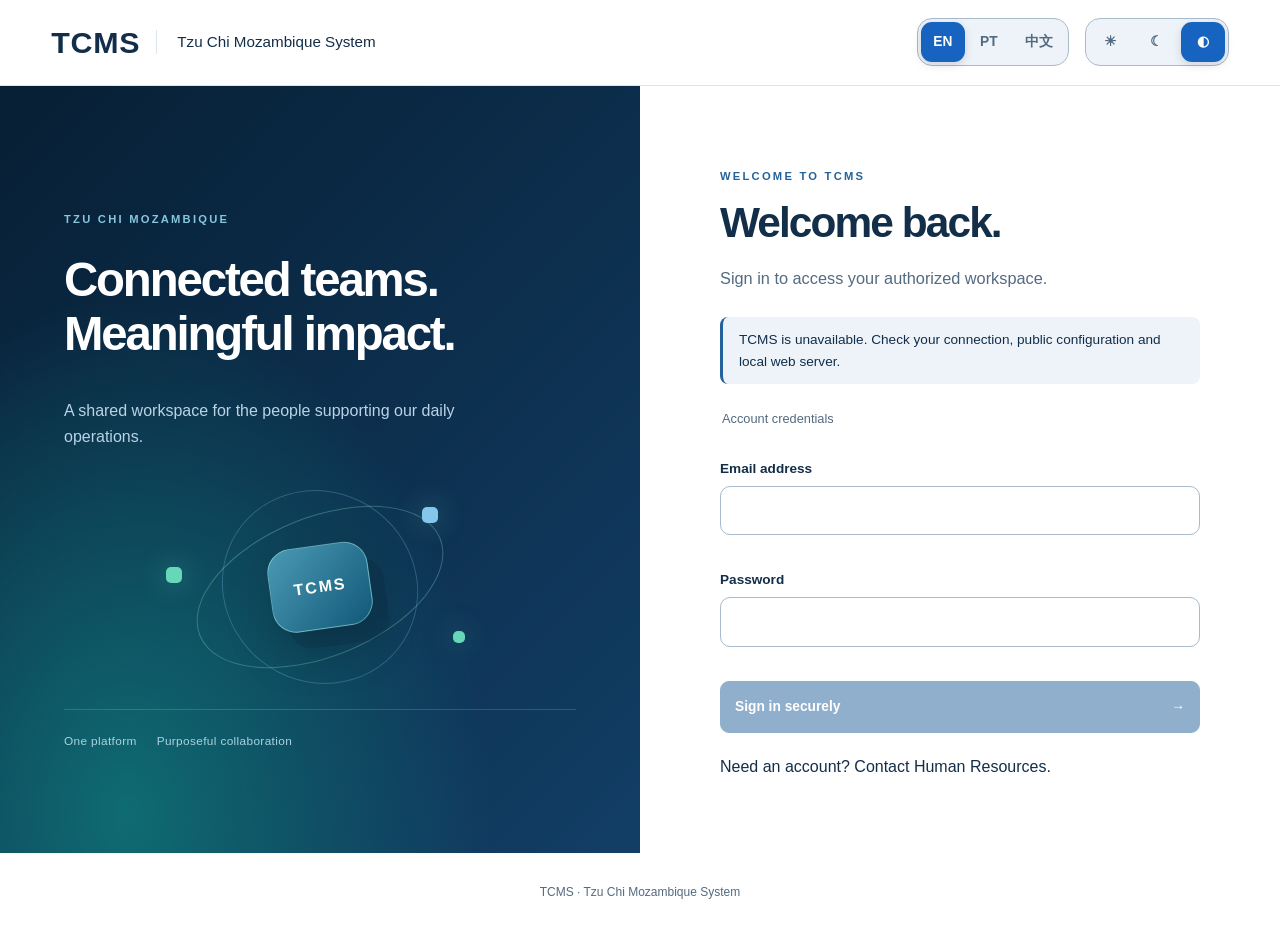
==== index.html @ b2460f7e "Localize module workflows in English Portuguese and Traditional Chinese" ====
<!doctype html>
<html lang="en">
<head>
  <meta charset="UTF-8">
  <meta name="viewport" content="width=device-width, initial-scale=1">
  <meta name="referrer" content="no-referrer">
  <title>Sign In | TCMS</title>
  <link rel="stylesheet" href="./css/styles.css?v=20261110-i18n">
  <script src="./js/ui.js?v=20261110-i18n"></script>
  <script type="module" src="./js/app.js?v=20261110-i18n"></script>
</head>
<body data-page="login">
  <a class="skip-link" href="#main-content">Skip to main content</a>
  <header><p>TCMS</p><p>Tzu Chi Mozambique System</p></header>
  <aside class="auth-story" aria-label="About TCMS">
    <p class="eyebrow">TZU CHI MOZAMBIQUE</p>
    <h2>Connected teams.<br>Meaningful impact.</h2>
    <p>A shared workspace for the people supporting our daily operations.</p>
    <div class="orbit-art" aria-hidden="true"><span class="orbit-ring"></span><span class="orbit-ring second"></span><span class="orbit-center">TCMS</span><span class="orbit-point one"></span><span class="orbit-point two"></span><span class="orbit-point three"></span></div>
    <div class="story-foot"><span>One platform</span><span>Purposeful collaboration</span></div>
  </aside>
  <main id="main-content" tabindex="-1">
    <p class="eyebrow">WELCOME TO TCMS</p>
    <h1>Welcome back.</h1>
    <p class="page-intro">Sign in to access your authorized workspace.</p>
    <p id="auth-status" role="status" aria-live="polite">Connecting to TCMS…</p>
    <form id="sign-in-form" method="post" aria-describedby="auth-status">
      <fieldset disabled>
        <legend>Account credentials</legend>
        <p><label for="email">Email address</label>
          <input id="email" name="email" type="email" autocomplete="username"
            autocapitalize="none" spellcheck="false" required></p>
        <p><label for="password">Password</label>
          <input id="password" name="password" type="password"
            autocomplete="current-password" required></p>
        <button type="submit">Sign in securely <span aria-hidden="true">→</span></button>
      </fieldset>
    </form>
    <p>Need an account? Contact Human Resources.</p>
    <div id="session-actions" hidden>
      <button id="check-access" type="button">Check access</button>
      <button id="sign-out" type="button">Sign out</button>
    </div>
    <noscript>Enable JavaScript to sign in.</noscript>
  </main>
  <footer><p>TCMS · Tzu Chi Mozambique System</p></footer>
</body>
</html>
---- css/styles.css ----
/* TCMS workspace. Presentation only; authorization remains on the server. */
:root{color-scheme:light;--canvas:#f2f6fa;--surface:#fff;--soft:#edf3f9;--text:#132e49;--muted:#536a80;--border:#dce5ee;--control:#a8bacb;--blue:#23629b;--on-blue:#fff;--green:#147a62;--danger:#b42318;--shadow:0 12px 36px #193d6010;font-family:"Segoe UI",Arial,sans-serif;line-height:1.6}
:root[data-theme="dark"]{color-scheme:dark;--canvas:#0c1725;--surface:#142337;--soft:#1b3047;--text:#eaf2fc;--muted:#a7b9cc;--border:#2b4057;--control:#667e97;--blue:#92c7ff;--on-blue:#10253b;--green:#75d9b5;--danger:#ffb4ac;--shadow:0 12px 36px #0002}
*{box-sizing:border-box}[hidden]{display:none!important}body{margin:0;background:var(--canvas);color:var(--text);min-height:100vh}body::before{content:"";display:block;height:4px;background:linear-gradient(90deg,#18588f,#209779)}
header{display:grid;grid-template-columns:1fr auto auto;gap:0 24px;align-items:center;padding:22px max(24px,calc((100vw - 1280px)/2));background:var(--surface);border-bottom:1px solid var(--border)}header p{margin:0}header p:first-child{grid-column:1;font-size:1.25rem;font-weight:800;letter-spacing:.08em}header p:nth-child(2){grid-column:1;color:var(--muted);font-size:.76rem}header #account-summary{grid-column:3;grid-row:1/3;max-width:300px;font-size:.8rem;color:var(--text);border-left:1px solid var(--border);padding-left:24px;overflow-wrap:anywhere}header #account-summary:empty{display:none}.theme-control{grid-column:2;grid-row:1/3;margin:0;font-size:.68rem;letter-spacing:.06em;color:var(--muted);text-transform:uppercase}.theme-control select{width:105px;min-height:36px;padding:5px 9px;margin:3px 0 0;font-size:.8rem;border-color:var(--border)}
main{max-width:1180px;margin:0 auto;padding:48px 24px 28px;min-height:65vh}h1{font-size:clamp(2rem,3.1vw,3rem);font-weight:700;line-height:1.16;letter-spacing:-.045em;margin:12px 0 18px;max-width:900px}h2{font-size:1.35rem;line-height:1.35;letter-spacing:-.02em;margin:0 0 16px}h3{font-size:1.15rem;line-height:1.4;margin:0 0 10px;overflow-wrap:anywhere}p{overflow-wrap:anywhere}.eyebrow{font-size:.7rem;font-weight:750;letter-spacing:.2em;color:var(--blue);margin:24px 0 10px}.page-intro{color:var(--muted);max-width:780px;font-size:1.02rem;margin:0 0 34px}.section-heading{display:flex;justify-content:space-between;align-items:center;margin:42px 0 18px;gap:16px}.section-heading h2{margin:0;font-size:1rem}.section-heading span{font-size:.8rem;color:var(--muted)}
a{color:var(--blue);text-underline-offset:4px}button,input,textarea,select{font:inherit}input,textarea,select{width:100%;border:1px solid var(--control);border-radius:10px;background:var(--surface);color:var(--text);padding:11px 13px;min-height:44px;margin:6px 0 18px}input:hover,select:hover,textarea:hover{border-color:var(--blue)}textarea{display:block;resize:vertical}label{display:block;font-size:.85rem;font-weight:650}fieldset{border:0;padding:0;margin:0;min-width:0}legend{font-size:.8rem;color:var(--muted);margin-bottom:12px}button{min-height:44px;border:1px solid var(--blue);border-radius:9px;padding:10px 17px;margin:5px 7px 5px 0;background:var(--blue);color:var(--on-blue);font-weight:650;font-size:.86rem;cursor:pointer;transition:transform .15s,filter .15s}button:hover:not(:disabled){filter:brightness(.94);transform:translateY(-1px)}button:disabled{opacity:.5;cursor:not-allowed}button.danger,button[value="reject"]{color:var(--danger);border-color:var(--danger);background:var(--surface)}:focus-visible{outline:3px solid var(--blue);outline-offset:4px}
[role="status"]:not(:empty){padding:12px 16px;background:var(--soft);border-radius:8px;border-left:3px solid var(--blue);font-size:.85rem}#auth-status{margin:0 0 25px;max-width:100%}body[data-page="home"] #auth-status{display:inline-block}#session-actions{display:flex;gap:8px;flex-wrap:wrap;margin-top:30px;padding-top:18px;border-top:1px solid var(--border)}#sign-out,#check-access,#refresh-users,#previous-users,#next-users{background:transparent;color:var(--blue);border-color:var(--border)}#manage-users-link{margin:16px 0}#manage-users-link a{font-size:.85rem;font-weight:650}footer{max-width:1180px;margin:16px auto 0;padding:20px 24px 30px;color:var(--muted);font-size:.75rem;border-top:1px solid var(--border)}
.module-grid{display:grid;grid-template-columns:repeat(2,minmax(0,1fr));gap:24px}.module-grid>[role="status"]{grid-column:1/-1;margin:0}.module-grid>[role="status"]:empty{display:none}.module-card{display:flex;flex-direction:column;position:relative;min-height:310px;padding:30px;border:1px solid var(--border);border-radius:20px;background:var(--surface);text-decoration:none;color:var(--text);box-shadow:var(--shadow);overflow:hidden;transition:transform .2s,box-shadow .2s,border-color .2s}.module-card:hover{transform:translateY(-5px);border-color:var(--blue);box-shadow:0 20px 40px #174d7620}.module-card::after{content:"";position:absolute;right:-24px;top:-24px;width:130px;height:130px;border-radius:50%;background:var(--soft);z-index:0;opacity:.65}.module-card-top{display:flex;justify-content:space-between;align-items:center;margin-bottom:28px;position:relative;z-index:1}.module-enter{font-size:.8rem;font-weight:700;color:var(--blue)}.module-icon{display:grid;place-items:center;width:62px;height:62px;background:linear-gradient(145deg,#145587,#438dba);border-radius:18px;box-shadow:0 8px 16px #23629b24;transform:rotate(-4deg)}.module-icon::before{content:"";width:31px;height:31px;background:center/contain no-repeat url("data:image/svg+xml,%3Csvg xmlns='http://www.w3.org/2000/svg' width='32' height='32' fill='none' stroke='white' stroke-width='1.8' stroke-linejoin='round'%3E%3Cpath d='M3 7h17v17H3zM20 13h5l4 6v5h-9M20 19h9'/%3E%3Ccircle cx='9' cy='25' r='3' fill='%2323629b'/%3E%3Ccircle cx='24' cy='25' r='3' fill='%2323629b'/%3E%3C/svg%3E")}.module-icon.administration{background:linear-gradient(145deg,#0e5547,#2f9b7e)}.module-icon.administration::before{background-image:url("data:image/svg+xml,%3Csvg xmlns='http://www.w3.org/2000/svg' width='32' height='32' fill='none' stroke='white' stroke-width='1.8' stroke-linejoin='round'%3E%3Cpath d='M16 3l11 4v8c0 7-11 14-11 14S5 22 5 15V7z'/%3E%3Cpath d='M11 15l4 4 7-8'/%3E%3C/svg%3E")}.module-card h3{font-size:1.6rem;letter-spacing:-.035em;margin:0 0 10px}.module-card>p{font-size:.94rem;color:var(--muted);margin:0 0 26px;max-width:440px}.module-card-footer{display:flex;flex-wrap:wrap;gap:10px 22px;margin-top:auto;padding-top:20px;border-top:1px solid var(--border);font-size:.75rem;font-weight:650;color:var(--muted)}.module-card-footer span::before{content:"";display:inline-block;width:6px;height:6px;margin-right:8px;border-radius:50%;background:var(--green)}.empty-modules{grid-column:1/-1;background:var(--surface);border:1px dashed var(--control);border-radius:20px;padding:42px;max-width:800px}.empty-modules p{color:var(--muted);max-width:560px}
.account-disclosure{margin-top:30px;border-top:1px solid var(--border);padding-top:20px}.account-disclosure summary{cursor:pointer;font-size:.85rem;font-weight:650;color:var(--muted)}.account-disclosure .tool-card{margin-top:15px;max-width:520px}.section-nav{display:flex;flex-wrap:wrap;gap:10px;margin:22px 0 30px}.section-nav a{border:1px solid var(--border);background:var(--surface);padding:9px 15px;border-radius:30px;font-size:.8rem;text-decoration:none;font-weight:650}.admin-section{margin:26px 0;padding:28px;border:1px solid var(--border);border-radius:18px;background:var(--surface);scroll-margin-top:20px}.admin-section>p{color:var(--muted);font-size:.9rem}.workspace-tools,#pending-list{display:grid;grid-template-columns:repeat(auto-fit,minmax(min(100%,320px),1fr));gap:22px;margin:24px 0}article,.tool-card{padding:24px;border:1px solid var(--border);border-radius:14px;background:var(--surface);min-width:0}article{margin:16px 0}article p,.tool-card>p{color:var(--muted);font-size:.88rem}.tool-card h2{margin-top:0}#permissions article{background:var(--canvas)}#permissions form{max-width:760px}#permissions form>p{padding:12px;background:var(--soft);border-radius:8px}
body[data-page="transport"] #module-content>section{padding:28px;background:var(--surface);border:1px solid var(--border);border-radius:18px;margin:22px 0}body[data-page="transport"] #module-content>form{max-width:760px;margin:25px 0;padding:30px;background:var(--surface);border:1px solid var(--blue);border-radius:18px;box-shadow:var(--shadow)}body[data-page="transport"] #module-content>section>h3{margin-top:24px}body[data-page="transport"] #module-content>section>p{color:var(--muted);font-size:.9rem}body[data-page="transport"] #module-content>section>button{margin-bottom:14px}
body[data-page="login"]{display:grid;grid-template-columns:1fr 1fr;background:var(--surface)}body[data-page="login"]::before{grid-column:1/-1}body[data-page="login"] header{grid-column:1/-1;padding:18px 4vw}body[data-page="login"] main{width:100%;max-width:560px;margin:auto;padding:58px 40px;min-height:0}body[data-page="login"] h1{font-size:2.65rem}body[data-page="login"] .page-intro{margin-bottom:26px}body[data-page="login"] form button{width:100%;margin-top:12px;padding:14px;display:flex;justify-content:space-between}body[data-page="login"] #register-link{font-size:.85rem;text-align:center;margin-top:25px}body[data-page="login"] footer{grid-column:1/-1;width:100%;max-width:none;margin:0;text-align:center;border:0;padding:18px}.auth-story{position:relative;overflow:hidden;min-height:700px;background:radial-gradient(ellipse at 20% 95%,#0f6b72 0,transparent 50%),linear-gradient(135deg,#071f34,#123e66);color:#fff;padding:64px clamp(30px,5vw,90px);display:flex;flex-direction:column;justify-content:center}.auth-story .eyebrow{color:#86c7dd}.auth-story h2{font-size:clamp(2.3rem,3.7vw,4rem);line-height:1.13;letter-spacing:-.045em;margin:14px 0 22px}.auth-story>p:not(.eyebrow){color:#bad3e6;max-width:450px;font-size:1rem}.story-foot{display:flex;gap:20px;flex-wrap:wrap;font-size:.74rem;letter-spacing:.03em;color:#a9d3df;border-top:1px solid #ffffff26;padding-top:22px}.orbit-art{position:relative;height:200px;margin:22px 0;perspective:500px}.orbit-ring{position:absolute;left:50%;top:50%;width:260px;height:140px;border:1px solid #7dd6c358;border-radius:50%;transform:translate(-50%,-50%) rotate(-22deg)}.orbit-ring.second{width:200px;height:190px;transform:translate(-50%,-50%) rotate(38deg);border-color:#74b4e14f}.orbit-center{position:absolute;top:50%;left:50%;transform:translate(-50%,-50%) rotate(-8deg);padding:28px 23px;border:1px solid #a2e4de80;border-radius:24px;background:linear-gradient(135deg,#4a9ab4,#125879);box-shadow:14px 18px 0 #061e3430,0 20px 50px #0003;letter-spacing:.12em;font-weight:800}.orbit-point{position:absolute;width:16px;height:16px;border-radius:5px;box-shadow:0 0 28px #72e4c66b;animation:float 6s ease-in-out infinite;background:#67d8b7}.orbit-point.one{left:20%;top:40%}.orbit-point.two{left:70%;top:10%;background:#85c7ec;animation-delay:-2s}.orbit-point.three{left:76%;top:72%;width:12px;height:12px;animation-delay:-4s}@keyframes float{50%{transform:translateY(-10px) rotate(12deg)}}
body[data-page="register"] main{max-width:620px;background:var(--surface);border:1px solid var(--border);border-radius:20px;margin:40px auto;padding:38px;box-shadow:var(--shadow)}body[data-page="register"] h1{font-size:2.3rem}.skip-link{position:absolute;width:1px;height:1px;padding:0;margin:-1px;overflow:hidden;clip-path:inset(50%);white-space:nowrap}.skip-link:focus{position:fixed;top:12px;left:12px;width:auto;height:auto;margin:0;padding:12px;clip-path:none;background:var(--surface);z-index:20}
@media(min-width:1300px){body[data-page="home"] main{padding-top:58px}.module-card{min-height:330px}}
@media(max-width:850px){header{grid-template-columns:1fr auto;padding:18px 22px}header #account-summary{grid-column:1/-1;grid-row:3;border-left:0;padding:10px 0 0;max-width:none}.module-grid{gap:16px}.module-card{padding:24px}.module-card h3{font-size:1.3rem}body[data-page="login"]{grid-template-columns:1fr}.auth-story{min-height:340px;padding:34px}.auth-story h2{font-size:2.5rem;max-width:550px}.orbit-art{display:none}.story-foot{margin-top:20px}body[data-page="login"] main{max-width:600px;padding:40px 28px}main{padding-top:30px}}
@media(max-width:580px){.module-grid{grid-template-columns:1fr}.module-card{min-height:290px}.section-heading{align-items:flex-start;flex-direction:column;gap:5px;margin-top:28px}main{padding:26px 18px}.admin-section{padding:20px}.section-nav{gap:7px}.section-nav a{font-size:.75rem;padding:8px 11px}article,.tool-card{padding:18px}.empty-modules{padding:26px}body[data-page="register"] main{margin:20px 12px;padding:24px}body[data-page="transport"] #module-content>section,body[data-page="transport"] #module-content>form{padding:20px}.theme-control select{width:92px}h1{font-size:2rem}.page-intro{font-size:.94rem}.module-card-top{margin-bottom:20px}}
@media(prefers-reduced-motion:reduce){*,*::before,*::after{animation:none!important;transition:none!important;scroll-behavior:auto!important}}

.module-card.module-unavailable { cursor: default; background: var(--surface); opacity: .75; box-shadow: none; }
.module-card.module-unavailable:hover { transform: none; }
.module-unavailable .module-icon { filter: grayscale(1); }
body[data-page="password"] main { max-width: 680px; margin-inline: auto; }
#password-change-form { display: grid; gap: 16px; }
.module-card.module-unavailable { filter: grayscale(1); }

#hr-content form { display:grid; gap:12px; }
#hr-create { max-width:760px; }
#hr-content article { padding:24px; margin-block:20px; border:1px solid var(--border); border-radius:20px; background:var(--surface); }

/* Owner-only preparation workspace; no connection or access grant controls. */
.integration-preparation { grid-column: 1 / -1; padding: 1.5rem; border: 1px solid var(--border, #cbd5e1); border-radius: 16px; margin-bottom: 1.5rem; }
.integration-preparation li { margin-block: .65rem; }
.integration-preparation label { display: block; margin-top: 1.2rem; }
.integration-preparation input { max-width: 100%; }
/* IMS workspace */
.ims-tabs { display:flex; flex-wrap:wrap; gap:.6rem; margin:1rem 0 1.5rem; }
.ims-view { min-width:0; }
.ims-form { display:grid; grid-template-columns:minmax(140px, .4fr) minmax(0,1fr); gap:.8rem 1rem; align-items:center; }
.ims-form button,.ims-form p { grid-column:1 / -1; }
.ims-stats { display:grid; grid-template-columns:repeat(auto-fit,minmax(130px,1fr)); gap:1rem; }
.ims-view article button { margin:.3rem .4rem .3rem 0; }
@media(max-width:600px){.ims-form{grid-template-columns:1fr;}}

/* Refined portal shell: no changes to authorization or module availability. */
body{background:radial-gradient(ellipse at 0% 0%,#078f7910,transparent 50%),var(--canvas)}
body::before{display:none}
header{display:flex;flex-wrap:wrap;gap:16px;padding:20px 4.5%;background:color-mix(in srgb,var(--surface) 88%,transparent);backdrop-filter:blur(18px)}
header p:first-child{font-size:1.9rem;letter-spacing:.025em}
header p:nth-child(2){font-size:.95rem;border-left:1px solid var(--border);padding-left:20px;color:var(--text)}
header #account-summary{font-size:.8rem;max-width:240px;padding-left:18px}
.portal-preferences{display:flex;gap:16px;margin-left:auto;align-items:center}
.segmented{display:flex;align-items:center;border:1px solid var(--control);border-radius:15px;padding:3px;gap:2px;background:var(--soft)}
.segmented button{margin:0;min-width:44px;min-height:40px;padding:7px 12px;border:0;border-radius:11px;background:transparent;color:var(--muted)}
.segmented button[aria-pressed=true]{background:#1664bf;color:#fff;box-shadow:0 3px 10px #0002}
body[data-page=home] main{max-width:1450px;padding:36px 4.5%}
body[data-page=home] h1{font-size:clamp(1.9rem,3.2vw,3.2rem);letter-spacing:-.035em}
body[data-page=home] .section-heading{margin:25px 0 16px}
body[data-page=home] .eyebrow{color:var(--muted);margin-top:12px}
body[data-page=home] #auth-status{padding:6px 12px;margin-bottom:8px;font-size:.75rem}
.module-grid{gap:24px}
.module-card{display:grid;grid-template-columns:80px minmax(0,1fr);gap:8px 24px;min-height:220px;margin:0;padding:26px;border-radius:20px;background:color-mix(in srgb,var(--surface) 88%,transparent);backdrop-filter:blur(16px);box-shadow:0 10px 28px #09294709}
.module-card::after{display:none}.module-card:hover{transform:translateY(-3px)}
.module-card-top{display:contents}.module-icon{grid-column:1;grid-row:1/3;width:80px;height:80px;border:1px solid #17826940;border-radius:19px;background:linear-gradient(140deg,#1d987a30,#197a6510);transform:none;color:transparent;font-size:0;box-shadow:inset 0 1px 1px #ffffff20}
.module-icon::before{width:42px;height:42px;background:var(--green);mask:var(--icon) center/contain no-repeat}
.module-card h3{grid-column:2;grid-row:1;font-size:clamp(1.15rem,1.65vw,1.65rem);letter-spacing:-.025em;margin:0;align-self:end}
.module-card>p{grid-column:2;grid-row:2;margin:0;font-size:.95rem}
.module-card-top>span:last-child{grid-column:2;grid-row:3;justify-self:end;align-self:end;background:#1664bf;color:white;padding:9px 18px;border-radius:10px;font-size:.85rem;font-weight:650;margin-top:12px}
.module-card-footer{grid-column:1/3;grid-row:3;border:0;margin:0;padding:0;align-self:end;pointer-events:none;padding-right:180px;min-height:40px;align-items:center}
.module-card.module-unavailable{opacity:1;filter:none;background:color-mix(in srgb,var(--surface) 75%,transparent)}
.module-unavailable .module-icon{filter:none;opacity:.65}.module-unavailable .module-card-top>span:last-child{background:var(--soft);color:var(--muted);border:1px solid var(--border)}
.module-unavailable .module-card-footer span::before{background:var(--muted)}
.module-card.hr,.module-card.administration{grid-template-columns:1fr;min-height:110px;padding:22px 28px;border-radius:16px;margin-top:16px}
.module-card.hr h3,.module-card.administration h3,.module-card.hr>p,.module-card.administration>p{grid-column:1}
.module-card.hr h3,.module-card.administration h3{font-size:1.15rem}
:root[data-theme=dark]{--canvas:#071725;--surface:#173044;--soft:#183347;--text:#f0f6fc;--muted:#b3cadb;--border:#446075;--green:#89e1ba;--control:#648195}
:root[data-theme=dark] body{background:radial-gradient(ellipse at 0% 5%,#148b7925,transparent 35%),radial-gradient(ellipse at 100% 95%,#148b7918,transparent 40%),var(--canvas)}
@media(max-width:950px){header{gap:12px}header p:nth-child(2){font-size:.8rem}.portal-preferences{margin-left:0}header #account-summary{margin-left:auto}.module-card{grid-template-columns:56px minmax(0,1fr);gap:8px 16px;padding:22px}.module-icon{width:56px;height:56px}.module-icon::before{width:32px;height:32px}.module-card-footer{padding-right:0;grid-row:4}.module-card-top>span:last-child{grid-row:3;justify-self:start}}
@media(max-width:650px){.module-grid{grid-template-columns:1fr}header p:nth-child(2){max-width:190px}.portal-preferences{width:100%;justify-content:space-between}.segmented button{padding:7px 10px}header #account-summary{border:0;padding:0;margin:0;max-width:100%}.module-card{min-height:200px}.module-card h3{font-size:1.25rem}body[data-page=home] main{padding:24px 18px}.section-heading span{display:none}.module-card-footer{grid-row:4}body[data-page=login] header{padding:18px}}

.icon-foundation{--icon:url("data:image/svg+xml,%3Csvg%20xmlns%3D%22http%3A//www.w3.org/2000/svg%22%20viewBox%3D%220%200%2032%2034%22%20fill%3D%22none%22%20stroke%3D%22black%22%20stroke-width%3D%221.6%22%20stroke-linecap%3D%22round%22%20stroke-linejoin%3D%22round%22%3E%3Cpath%20d%3D%22M5%207c0-5%2022-5%2022%200s-22%205-22%200v17c0%205%2022%205%2022%200V7M5%2015c0%205%2022%205%2022%200%22/%3E%3C/svg%3E")}
.icon-education{--icon:url("data:image/svg+xml,%3Csvg%20xmlns%3D%22http%3A//www.w3.org/2000/svg%22%20viewBox%3D%220%200%2032%2034%22%20fill%3D%22none%22%20stroke%3D%22black%22%20stroke-width%3D%221.6%22%20stroke-linecap%3D%22round%22%20stroke-linejoin%3D%22round%22%3E%3Cpath%20d%3D%22M2%2012%2016%205%2030%2012%2016%2019Z%20M7%2015v9q9%206%2018%200v-9M29%2013v12%22/%3E%3C/svg%3E")}
.icon-farm{--icon:url("data:image/svg+xml,%3Csvg%20xmlns%3D%22http%3A//www.w3.org/2000/svg%22%20viewBox%3D%220%200%2032%2034%22%20fill%3D%22none%22%20stroke%3D%22black%22%20stroke-width%3D%221.6%22%20stroke-linecap%3D%22round%22%20stroke-linejoin%3D%22round%22%3E%3Cpath%20d%3D%22M16%2029V15M16%2021C3%2022%203%209%203%209s13-2%2013%2012ZM16%2016C16%203%2029%203%2029%203s1%2013-13%2013M7%2029h18%22/%3E%3C/svg%3E")}
.icon-logistics{--icon:url("data:image/svg+xml,%3Csvg%20xmlns%3D%22http%3A//www.w3.org/2000/svg%22%20viewBox%3D%220%200%2032%2034%22%20fill%3D%22none%22%20stroke%3D%22black%22%20stroke-width%3D%221.6%22%20stroke-linecap%3D%22round%22%20stroke-linejoin%3D%22round%22%3E%3Cpath%20d%3D%22M3%209%2016%203%2029%209v16l-13%206-13-6ZM3%209l13%207%2013-7M16%2016v15M9%206l13%207%22/%3E%3C/svg%3E")}
.management-heading{grid-column:1/-1;margin:14px 0 -12px;padding-top:24px;border-top:1px solid var(--border);font-size:.8rem;letter-spacing:.14em;color:var(--muted)}
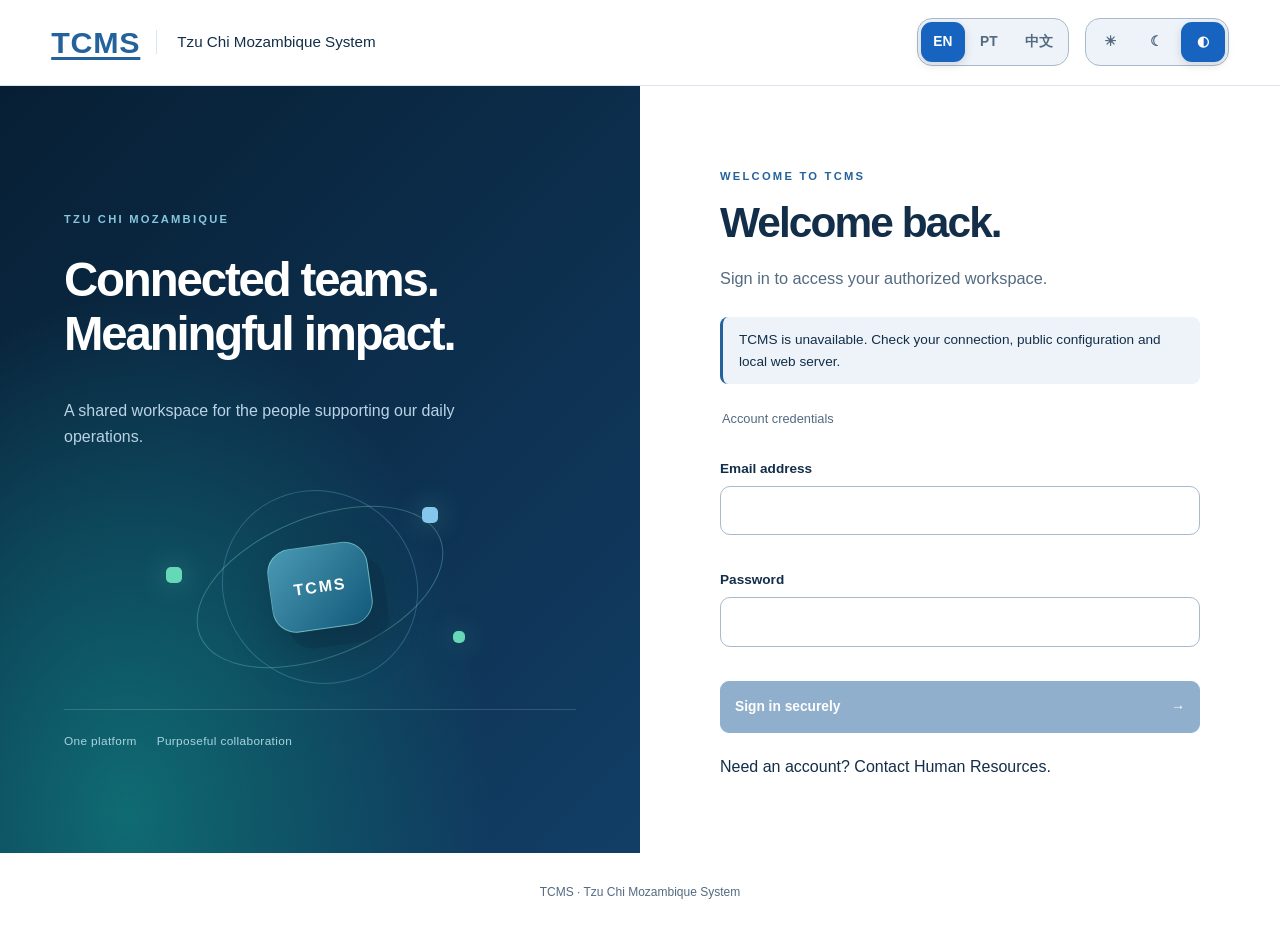
==== commit bf2c3ecb: "Separate Logistics workspaces and add consistent home navigation" ====
--- a/index.html
+++ b/index.html
@@ -5,13 +5,13 @@
   <meta name="viewport" content="width=device-width, initial-scale=1">
   <meta name="referrer" content="no-referrer">
   <title>Sign In | TCMS</title>
-  <link rel="stylesheet" href="./css/styles.css?v=20261110-i18n">
-  <script src="./js/ui.js?v=20261110-i18n"></script>
-  <script type="module" src="./js/app.js?v=20261110-i18n"></script>
+  <link rel="stylesheet" href="./css/styles.css?v=20261111-logistics">
+  <script src="./js/ui.js?v=20261111-logistics"></script>
+  <script type="module" src="./js/app.js?v=20261111-logistics"></script>
 </head>
 <body data-page="login">
   <a class="skip-link" href="#main-content">Skip to main content</a>
-  <header><p>TCMS</p><p>Tzu Chi Mozambique System</p></header>
+  <header><p><a class="brand-home" href="./home.html" aria-label="TCMS home">TCMS</a></p><p>Tzu Chi Mozambique System</p></header>
   <aside class="auth-story" aria-label="About TCMS">
     <p class="eyebrow">TZU CHI MOZAMBIQUE</p>
     <h2>Connected teams.<br>Meaningful impact.</h2>
--- a/css/styles.css
+++ b/css/styles.css
@@ -82,3 +82,11 @@
 .icon-farm{--icon:url("data:image/svg+xml,%3Csvg%20xmlns%3D%22http%3A//www.w3.org/2000/svg%22%20viewBox%3D%220%200%2032%2034%22%20fill%3D%22none%22%20stroke%3D%22black%22%20stroke-width%3D%221.6%22%20stroke-linecap%3D%22round%22%20stroke-linejoin%3D%22round%22%3E%3Cpath%20d%3D%22M16%2029V15M16%2021C3%2022%203%209%203%209s13-2%2013%2012ZM16%2016C16%203%2029%203%2029%203s1%2013-13%2013M7%2029h18%22/%3E%3C/svg%3E")}
 .icon-logistics{--icon:url("data:image/svg+xml,%3Csvg%20xmlns%3D%22http%3A//www.w3.org/2000/svg%22%20viewBox%3D%220%200%2032%2034%22%20fill%3D%22none%22%20stroke%3D%22black%22%20stroke-width%3D%221.6%22%20stroke-linecap%3D%22round%22%20stroke-linejoin%3D%22round%22%3E%3Cpath%20d%3D%22M3%209%2016%203%2029%209v16l-13%206-13-6ZM3%209l13%207%2013-7M16%2016v15M9%206l13%207%22/%3E%3C/svg%3E")}
 .management-heading{grid-column:1/-1;margin:14px 0 -12px;padding-top:24px;border-top:1px solid var(--border);font-size:.8rem;letter-spacing:.14em;color:var(--muted)}
+
+/* Logistics workspaces: authorization is enforced by each existing service. */
+.logistics-grid{display:grid;grid-template-columns:repeat(3,minmax(0,1fr));gap:24px;margin:32px 0}.logistics-card{padding:32px;border:1px solid var(--border,#ccd9e7);border-radius:24px;background:var(--surface,#fff);display:flex;flex-direction:column;gap:16px;min-height:330px}.logistics-card h2{font-size:1.5rem;margin:0}.logistics-card p{margin:0}.logistics-number{font-size:.8rem;letter-spacing:.18em;color:var(--muted,#63758a)}.logistics-state{margin-top:auto!important;font-size:.85rem}.logistics-action{font-weight:650;text-decoration:none;padding-top:12px;border-top:1px solid var(--border,#ccd9e7)}@media(max-width:900px){.logistics-grid{grid-template-columns:1fr}}
+
+/* Brand navigation and action links retain semantic links and keyboard focus. */
++.brand-home{display:inline-flex;align-items:center;min-height:44px;color:var(--text);text-decoration:none;border-radius:8px}.brand-home:hover{color:var(--blue);text-decoration:none}
++main a:not(.module-card):not(.skip-link){display:inline-flex;align-items:center;justify-content:center;gap:8px;min-height:44px;padding:10px 17px;margin:4px 6px 4px 0;border:1px solid var(--border);border-radius:10px;background:var(--soft);color:var(--blue);font-size:.88rem;font-weight:650;text-decoration:none;transition:background .15s,border-color .15s,transform .15s}main a:not(.module-card):not(.skip-link):hover{background:var(--surface);border-color:var(--blue);transform:translateY(-1px)}main .logistics-action{align-self:flex-start}
++
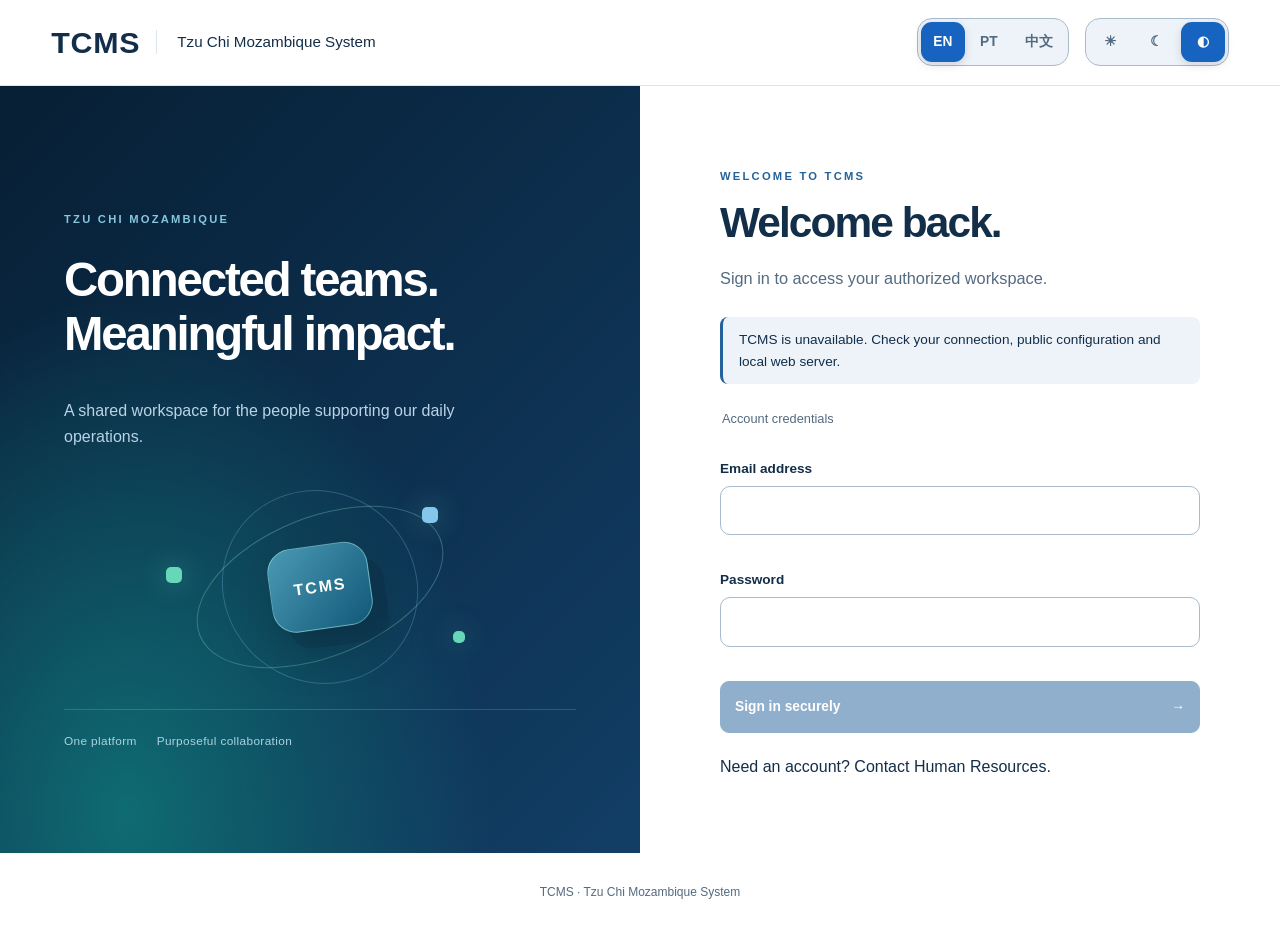
==== commit 39b2f97f: "Refresh cached navigation stylesheet" ====
--- a/index.html
+++ b/index.html
@@ -5,9 +5,9 @@
   <meta name="viewport" content="width=device-width, initial-scale=1">
   <meta name="referrer" content="no-referrer">
   <title>Sign In | TCMS</title>
-  <link rel="stylesheet" href="./css/styles.css?v=20261111-logistics">
-  <script src="./js/ui.js?v=20261111-logistics"></script>
-  <script type="module" src="./js/app.js?v=20261111-logistics"></script>
+  <link rel="stylesheet" href="./css/styles.css?v=20261111-logistics3">
+  <script src="./js/ui.js?v=20261111-logistics2"></script>
+  <script type="module" src="./js/app.js?v=20261111-logistics2"></script>
 </head>
 <body data-page="login">
   <a class="skip-link" href="#main-content">Skip to main content</a>
--- a/css/styles.css
+++ b/css/styles.css
@@ -87,6 +87,7 @@
 .logistics-grid{display:grid;grid-template-columns:repeat(3,minmax(0,1fr));gap:24px;margin:32px 0}.logistics-card{padding:32px;border:1px solid var(--border,#ccd9e7);border-radius:24px;background:var(--surface,#fff);display:flex;flex-direction:column;gap:16px;min-height:330px}.logistics-card h2{font-size:1.5rem;margin:0}.logistics-card p{margin:0}.logistics-number{font-size:.8rem;letter-spacing:.18em;color:var(--muted,#63758a)}.logistics-state{margin-top:auto!important;font-size:.85rem}.logistics-action{font-weight:650;text-decoration:none;padding-top:12px;border-top:1px solid var(--border,#ccd9e7)}@media(max-width:900px){.logistics-grid{grid-template-columns:1fr}}
 
 /* Brand navigation and action links retain semantic links and keyboard focus. */
-+.brand-home{display:inline-flex;align-items:center;min-height:44px;color:var(--text);text-decoration:none;border-radius:8px}.brand-home:hover{color:var(--blue);text-decoration:none}
-+main a:not(.module-card):not(.skip-link){display:inline-flex;align-items:center;justify-content:center;gap:8px;min-height:44px;padding:10px 17px;margin:4px 6px 4px 0;border:1px solid var(--border);border-radius:10px;background:var(--soft);color:var(--blue);font-size:.88rem;font-weight:650;text-decoration:none;transition:background .15s,border-color .15s,transform .15s}main a:not(.module-card):not(.skip-link):hover{background:var(--surface);border-color:var(--blue);transform:translateY(-1px)}main .logistics-action{align-self:flex-start}
-++.brand-home{display:inline-flex;align-items:center;min-height:44px;color:var(--text);text-decoration:none;border-radius:8px}.brand-home:hover{color:var(--blue);text-decoration:none}
+main a:not(.module-card):not(.skip-link){display:inline-flex;align-items:center;justify-content:center;gap:8px;min-height:44px;padding:10px 17px;margin:4px 6px 4px 0;border:1px solid var(--border);border-radius:10px;background:var(--soft);color:var(--blue);font-size:.88rem;font-weight:650;text-decoration:none;transition:background .15s,border-color .15s,transform .15s}main a:not(.module-card):not(.skip-link):hover{background:var(--surface);border-color:var(--blue);transform:translateY(-1px)}main .logistics-action{align-self:flex-start}
+
+.launch-panel{margin-top:28px;padding:32px;border:1px solid var(--border);border-radius:22px;background:var(--surface);box-shadow:var(--shadow)}.launch-navigation{display:flex;gap:12px;flex-wrap:wrap;margin-top:28px;padding-top:22px;border-top:1px solid var(--border)}main .launch-navigation a{margin:0;padding:12px 20px;min-height:46px}.launch-navigation [hidden]{display:none!important}.module-launch-page #open-module{padding:14px 24px;border-radius:12px}.module-launch-page main{max-width:1000px}.brand-home:focus-visible{outline-offset:8px}
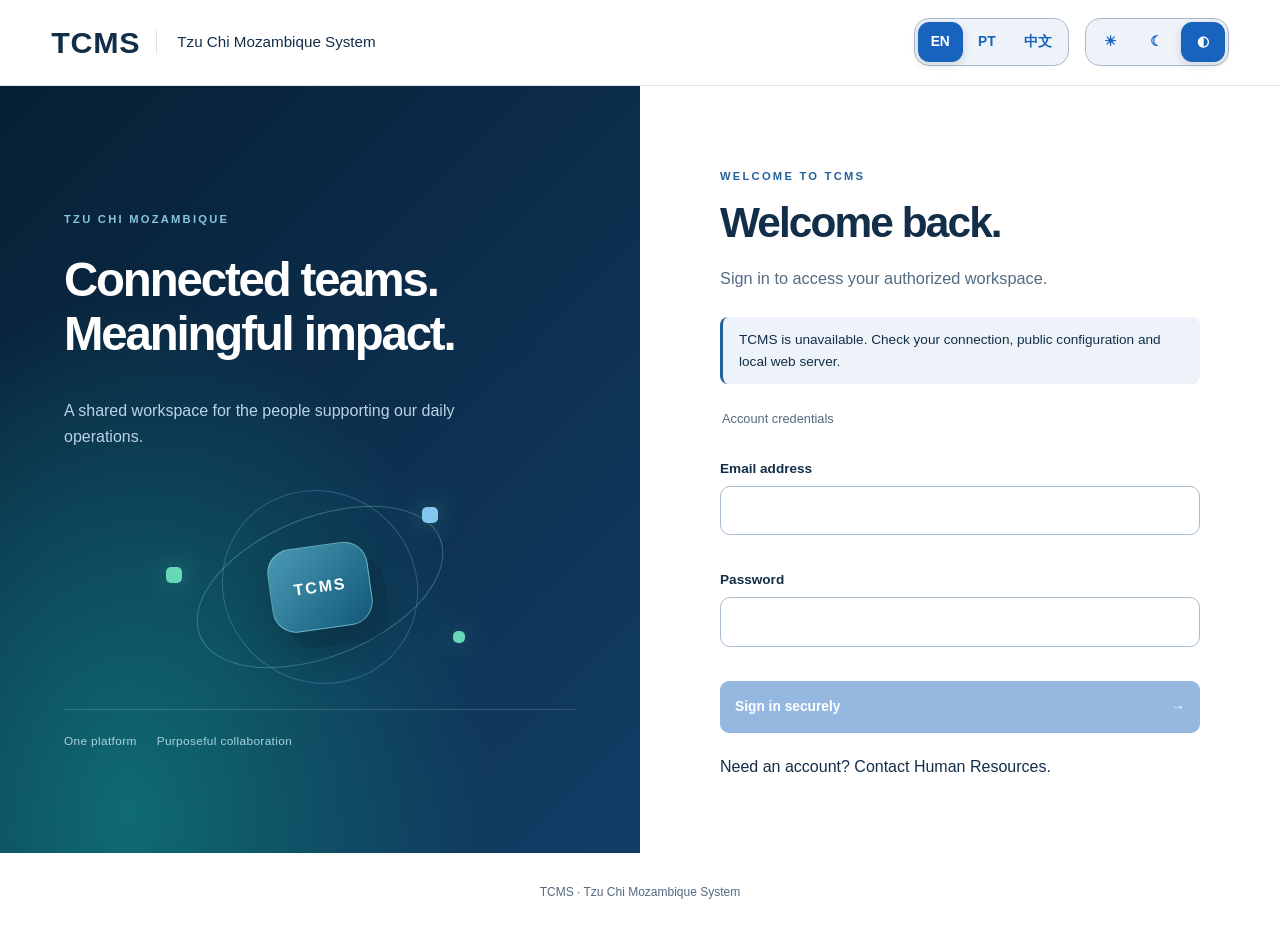
==== commit f1070372: "Expose Logistics catalog and use theme-aware action colors" ====
--- a/index.html
+++ b/index.html
@@ -5,9 +5,9 @@
   <meta name="viewport" content="width=device-width, initial-scale=1">
   <meta name="referrer" content="no-referrer">
   <title>Sign In | TCMS</title>
-  <link rel="stylesheet" href="./css/styles.css?v=20261111-logistics3">
-  <script src="./js/ui.js?v=20261111-logistics2"></script>
-  <script type="module" src="./js/app.js?v=20261111-logistics2"></script>
+  <link rel="stylesheet" href="./css/styles.css?v=20261111-logistics4">
+  <script src="./js/ui.js?v=20261111-logistics4"></script>
+  <script type="module" src="./js/app.js?v=20261111-logistics4"></script>
 </head>
 <body data-page="login">
   <a class="skip-link" href="#main-content">Skip to main content</a>
--- a/css/styles.css
+++ b/css/styles.css
@@ -91,3 +91,15 @@
 main a:not(.module-card):not(.skip-link){display:inline-flex;align-items:center;justify-content:center;gap:8px;min-height:44px;padding:10px 17px;margin:4px 6px 4px 0;border:1px solid var(--border);border-radius:10px;background:var(--soft);color:var(--blue);font-size:.88rem;font-weight:650;text-decoration:none;transition:background .15s,border-color .15s,transform .15s}main a:not(.module-card):not(.skip-link):hover{background:var(--surface);border-color:var(--blue);transform:translateY(-1px)}main .logistics-action{align-self:flex-start}
 
 .launch-panel{margin-top:28px;padding:32px;border:1px solid var(--border);border-radius:22px;background:var(--surface);box-shadow:var(--shadow)}.launch-navigation{display:flex;gap:12px;flex-wrap:wrap;margin-top:28px;padding-top:22px;border-top:1px solid var(--border)}main .launch-navigation a{margin:0;padding:12px 20px;min-height:46px}.launch-navigation [hidden]{display:none!important}.module-launch-page #open-module{padding:14px 24px;border-radius:12px}.module-launch-page main{max-width:1000px}.brand-home:focus-visible{outline-offset:8px}
+
+/* Shared action palette across light and dark workspaces. */
+:root{--action:#1763bd;--action-text:#fff}
+:root[data-theme="dark"]{--action:#78ddb0;--action-text:#082b22;--blue:#78ddb0;--on-blue:#082b22}
+body button,body #sign-out,body #check-access,body #refresh-users,body #previous-users,body #next-users,
+body main a:not(.module-card):not(.skip-link),
+body .module-card:not(.module-unavailable) .module-card-top>span:last-child{
+background:var(--action);color:var(--action-text);border-color:var(--action);text-decoration:none}
+body .segmented button{background:transparent;color:var(--action);border:1px solid transparent}
+body .segmented button[aria-pressed=true]{background:var(--action);color:var(--action-text);border-color:var(--action)}
+body main a:not(.module-card):not(.skip-link):hover{background:var(--action);color:var(--action-text);filter:brightness(.94)}
+body button:disabled{opacity:.45;cursor:not-allowed}
